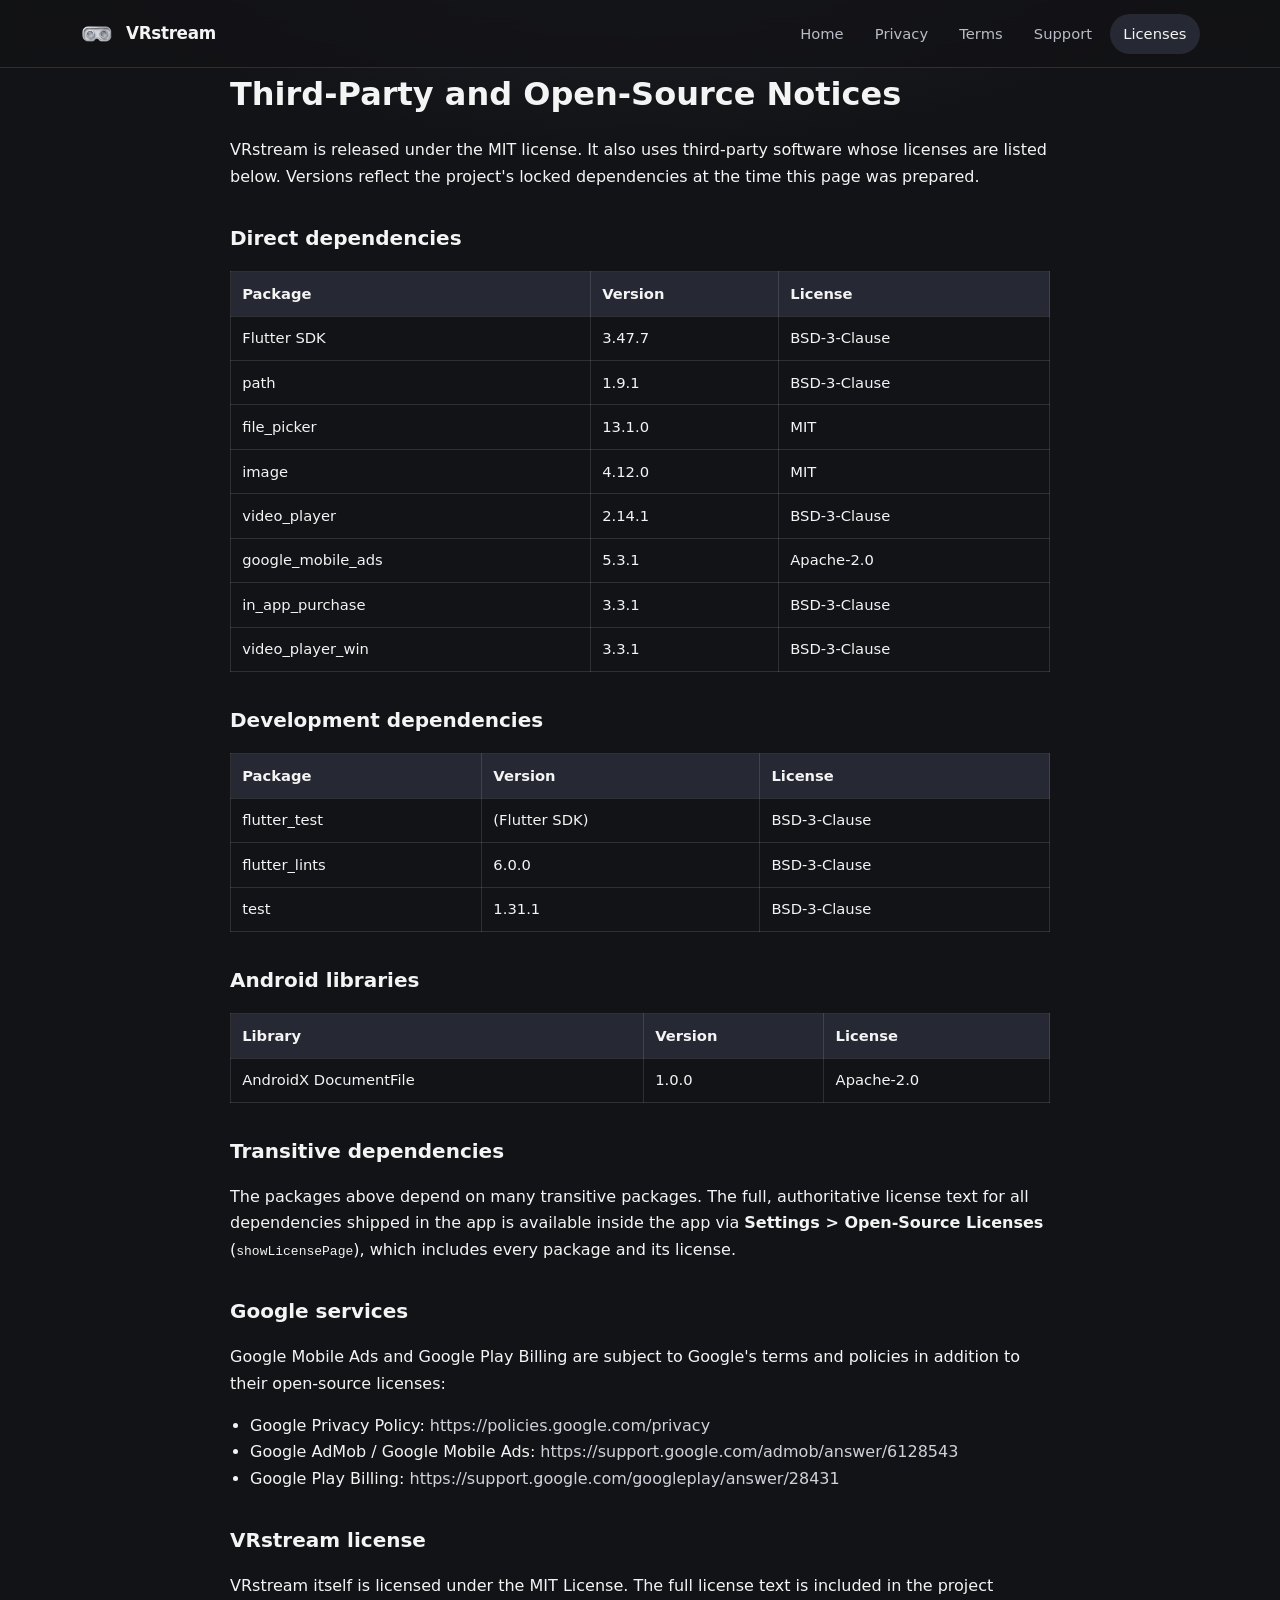
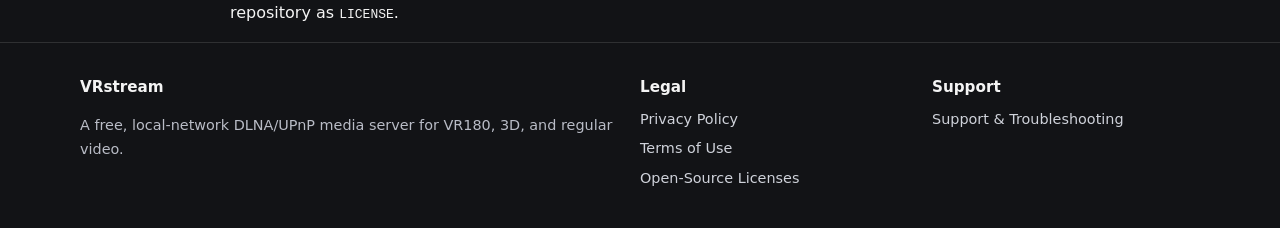
==== licenses.html @ 06fc6a74 "Publish VRstream website" ====
<!DOCTYPE html>
<html lang="en">
<head>
  <meta charset="utf-8">
  <meta name="viewport" content="width=device-width, initial-scale=1">
  <title>VRstream Open-Source Licenses</title>
  <meta name="description" content="Third-party and open-source license notices for VRstream.">
  <meta name="theme-color" content="#121316">
  <link rel="icon" href="favicon.ico" sizes="any">
  <link rel="stylesheet" href="css/styles.css">
</head>
<body>
  <a class="skip-link" href="#main">Skip to content</a>
  <header class="site-header">
    <div class="container header-inner">
      <a class="brand" href="index.html">
        <img src="logo_mark_512.png" alt="VRstream logo" width="34" height="34">
        <span>VRstream</span>
      </a>
      <button class="menu-toggle" type="button" aria-expanded="false" aria-label="Toggle navigation">Menu</button>
      <nav class="nav" aria-label="Primary">
        <a href="index.html">Home</a>
        <a href="privacy.html">Privacy</a>
        <a href="terms.html">Terms</a>
        <a href="support.html">Support</a>
        <a href="licenses.html">Licenses</a>
      </nav>
    </div>
  </header>

  <main id="main" class="container legal">
    <h1>Third-Party and Open-Source Notices</h1>
    <p>VRstream is released under the MIT license. It also uses third-party software whose licenses are listed below. Versions reflect the project's locked dependencies at the time this page was prepared.</p>

    <h2>Direct dependencies</h2>
    <table>
      <thead>
        <tr><th>Package</th><th>Version</th><th>License</th></tr>
      </thead>
      <tbody>
        <tr><td>Flutter SDK</td><td>3.47.7</td><td>BSD-3-Clause</td></tr>
        <tr><td>path</td><td>1.9.1</td><td>BSD-3-Clause</td></tr>
        <tr><td>file_picker</td><td>13.1.0</td><td>MIT</td></tr>
        <tr><td>image</td><td>4.12.0</td><td>MIT</td></tr>
        <tr><td>video_player</td><td>2.14.1</td><td>BSD-3-Clause</td></tr>
        <tr><td>google_mobile_ads</td><td>5.3.1</td><td>Apache-2.0</td></tr>
        <tr><td>in_app_purchase</td><td>3.3.1</td><td>BSD-3-Clause</td></tr>
        <tr><td>video_player_win</td><td>3.3.1</td><td>BSD-3-Clause</td></tr>
      </tbody>
    </table>

    <h2>Development dependencies</h2>
    <table>
      <thead>
        <tr><th>Package</th><th>Version</th><th>License</th></tr>
      </thead>
      <tbody>
        <tr><td>flutter_test</td><td>(Flutter SDK)</td><td>BSD-3-Clause</td></tr>
        <tr><td>flutter_lints</td><td>6.0.0</td><td>BSD-3-Clause</td></tr>
        <tr><td>test</td><td>1.31.1</td><td>BSD-3-Clause</td></tr>
      </tbody>
    </table>

    <h2>Android libraries</h2>
    <table>
      <thead>
        <tr><th>Library</th><th>Version</th><th>License</th></tr>
      </thead>
      <tbody>
        <tr><td>AndroidX DocumentFile</td><td>1.0.0</td><td>Apache-2.0</td></tr>
      </tbody>
    </table>

    <h2>Transitive dependencies</h2>
    <p>The packages above depend on many transitive packages. The full, authoritative license text for all dependencies shipped in the app is available inside the app via <strong>Settings &gt; Open-Source Licenses</strong> (<code>showLicensePage</code>), which includes every package and its license.</p>

    <h2>Google services</h2>
    <p>Google Mobile Ads and Google Play Billing are subject to Google's terms and policies in addition to their open-source licenses:</p>
    <ul>
      <li>Google Privacy Policy: <a href="https://policies.google.com/privacy" rel="noopener noreferrer">https://policies.google.com/privacy</a></li>
      <li>Google AdMob / Google Mobile Ads: <a href="https://support.google.com/admob/answer/6128543" rel="noopener noreferrer">https://support.google.com/admob/answer/6128543</a></li>
      <li>Google Play Billing: <a href="https://support.google.com/googleplay/answer/28431" rel="noopener noreferrer">https://support.google.com/googleplay/answer/28431</a></li>
    </ul>

    <h2>VRstream license</h2>
    <p>VRstream itself is licensed under the MIT License. The full license text is included in the project repository as <code>LICENSE</code>.</p>
  </main>

  <footer class="site-footer">
    <div class="container footer-grid">
      <div>
        <h4>VRstream</h4>
        <p>A free, local-network DLNA/UPnP media server for VR180, 3D, and regular video.</p>
      </div>
      <div>
        <h4>Legal</h4>
        <ul>
          <li><a href="privacy.html">Privacy Policy</a></li>
          <li><a href="terms.html">Terms of Use</a></li>
          <li><a href="licenses.html">Open-Source Licenses</a></li>
        </ul>
      </div>
      <div>
        <h4>Support</h4>
        <ul>
          <li><a href="support.html">Support &amp; Troubleshooting</a></li>
        </ul>
      </div>
    </div>
  </footer>

  <script src="js/main.js" defer></script>
</body>
</html>
---- css/styles.css ----
:root {
  --bg: #121316;
  --surface: #1d1f26;
  --surface-2: #262933;
  --text: #f4f4f4;
  --muted: #b9bcc6;
  --accent: #8e9197;
  --accent-2: #a5a7ad;
  --border: rgba(255,255,255,0.12);
  --max: 1120px;
  --radius: 16px;
  --shadow: 0 18px 45px rgba(0,0,0,0.35);
}

* { box-sizing: border-box; }

html { scroll-behavior: smooth; }

body {
  margin: 0;
  font-family: "Segoe UI", Inter, "SF Pro Display", system-ui, -apple-system, sans-serif;
  background: radial-gradient(1200px 600px at 50% -10%, #262933 0%, var(--bg) 55%);
  color: var(--text);
  line-height: 1.65;
  -webkit-font-smoothing: antialiased;
}

a { color: #cfd2da; text-decoration: none; }
a:hover { text-decoration: underline; }

.container { width: min(var(--max), calc(100% - 2rem)); margin: 0 auto; }

.skip-link {
  position: absolute; left: -999px; top: 0; padding: .75rem 1rem; background: #fff; color: #000; z-index: 1000;
}
.skip-link:focus { left: 1rem; top: 1rem; }

.site-header {
  position: sticky; top: 0; z-index: 50;
  backdrop-filter: blur(12px);
  background: rgba(18,19,22,0.78);
  border-bottom: 1px solid var(--border);
}
.header-inner {
  display: flex; align-items: center; justify-content: space-between; gap: 1rem;
  padding: .85rem 0;
}
.brand { display: flex; align-items: center; gap: .75rem; font-weight: 700; letter-spacing: -0.02em; color: var(--text); }
.brand img { width: 34px; height: 34px; border-radius: 8px; }
.brand span { font-size: 1.05rem; }

.nav { display: flex; gap: .25rem; flex-wrap: wrap; }
.nav a {
  padding: .5rem .85rem; border-radius: 999px; color: var(--muted); font-size: .92rem;
  transition: background .2s ease, color .2s ease;
}
.nav a:hover, .nav a[aria-current="page"] {
  background: var(--surface-2); color: var(--text); text-decoration: none;
}

.menu-toggle { display: none; background: transparent; border: 1px solid var(--border); color: var(--text); padding: .45rem .7rem; border-radius: 10px; }

.hero {
  padding: 4.5rem 0 3rem;
}
.hero-grid {
  display: grid; grid-template-columns: 1.15fr .85fr; gap: 2rem; align-items: center;
}
.hero h1 {
  font-size: clamp(2rem, 4vw, 3.2rem); line-height: 1.12; margin: 0 0 1rem;
  letter-spacing: -0.02em;
}
.hero p { color: var(--muted); font-size: 1.08rem; margin: 0 0 1.5rem; }
.hero-actions { display: flex; gap: .75rem; flex-wrap: wrap; }
.btn {
  display: inline-flex; align-items: center; gap: .5rem;
  padding: .75rem 1.15rem; border-radius: 12px; font-weight: 600; font-size: .95rem;
  border: 1px solid var(--border); color: var(--text); background: var(--surface);
  transition: transform .12s ease, background .2s ease;
}
.btn:hover { transform: translateY(-1px); text-decoration: none; background: var(--surface-2); }
.btn-primary { background: linear-gradient(135deg, #8e9197, #a5a7ad); color: #121316; border-color: transparent; }
.btn-primary:hover { background: linear-gradient(135deg, #a5a7ad, #cfd2da); }

.hero-card {
  background: linear-gradient(180deg, rgba(255,255,255,0.06), rgba(255,255,255,0.02));
  border: 1px solid var(--border); border-radius: var(--radius); padding: 1.5rem;
  box-shadow: var(--shadow);
}
.hero-card img { width: 100%; height: auto; border-radius: 12px; }

.section { padding: 3rem 0; }
.section h2 { font-size: 1.6rem; margin: 0 0 .5rem; letter-spacing: -0.01em; }
.section .lead { color: var(--muted); margin: 0 0 2rem; max-width: 62ch; }

.grid { display: grid; gap: 1.25rem; }
.grid-3 { grid-template-columns: repeat(3, 1fr); }
.grid-2 { grid-template-columns: repeat(2, 1fr); }

.card {
  background: var(--surface); border: 1px solid var(--border); border-radius: var(--radius);
  padding: 1.25rem; box-shadow: 0 8px 24px rgba(0,0,0,0.22);
}
.card h3 { margin: 0 0 .5rem; font-size: 1.1rem; }
.card p { margin: 0; color: var(--muted); font-size: .95rem; }
.card .icon { width: 40px; height: 40px; border-radius: 10px; background: var(--surface-2); display: grid; place-items: center; margin-bottom: .75rem; font-size: 1.2rem; }

.callout {
  border-left: 3px solid var(--accent-2); background: rgba(255,255,255,0.04);
  padding: 1rem 1.25rem; border-radius: 10px; color: var(--muted);
}

.legal {
  max-width: 820px;
}
.legal h1 { font-size: 2rem; margin: 0 0 .5rem; }
.legal .meta { color: var(--muted); font-size: .92rem; margin-bottom: 2rem; }
.legal h2 { font-size: 1.25rem; margin: 2rem 0 .5rem; }
.legal h3 { font-size: 1.05rem; margin: 1.25rem 0 .35rem; }
.legal p, .legal li { color: var(--text); }
.legal ul, .legal ol { padding-left: 1.25rem; }
.legal table { width: 100%; border-collapse: collapse; margin: 1rem 0; font-size: .92rem; }
.legal th, .legal td { border: 1px solid var(--border); padding: .6rem .7rem; text-align: left; vertical-align: top; }
.legal th { background: var(--surface-2); }
.placeholder { color: #ff6b6b; font-weight: 700; }

.site-footer {
  border-top: 1px solid var(--border); padding: 2rem 0; color: var(--muted); font-size: .9rem;
}
.footer-grid { display: grid; grid-template-columns: 2fr 1fr 1fr; gap: 1.5rem; }
.footer-grid h4 { color: var(--text); margin: 0 0 .5rem; font-size: .95rem; }
.footer-grid ul { list-style: none; padding: 0; margin: 0; }
.footer-grid li { margin: .35rem 0; }

@media (max-width: 860px) {
  .hero-grid { grid-template-columns: 1fr; }
  .grid-3 { grid-template-columns: 1fr; }
  .grid-2 { grid-template-columns: 1fr; }
  .footer-grid { grid-template-columns: 1fr; }
  .menu-toggle { display: inline-flex; }
  .nav { display: none; width: 100%; flex-direction: column; }
  .nav.open { display: flex; }
  .header-inner { flex-wrap: wrap; }
}
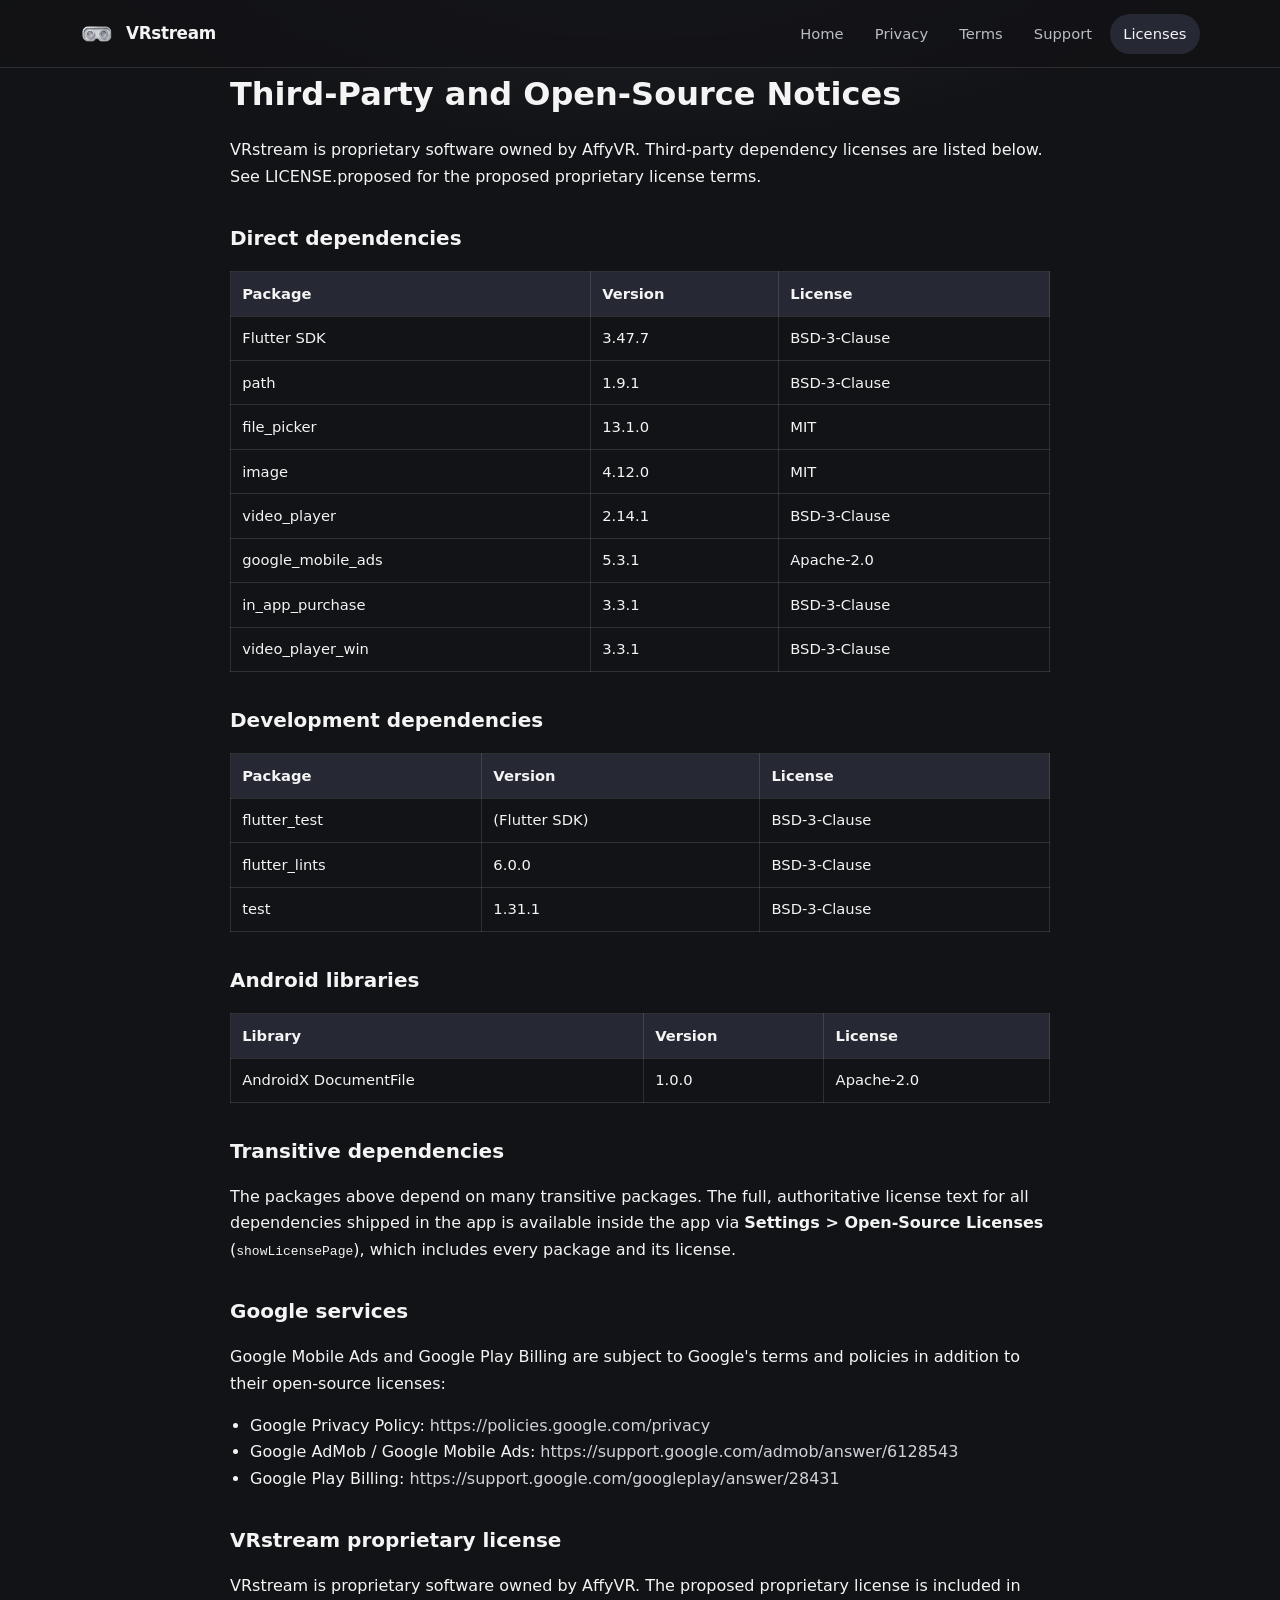
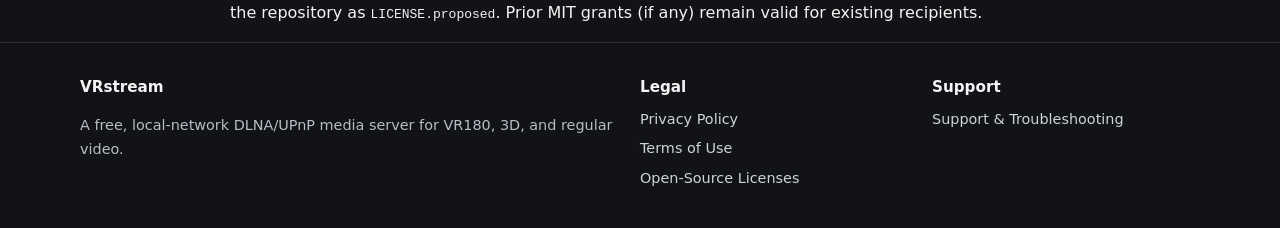
==== commit 0bedb6b2: "Correct licensing claims; prepare proprietary LICENSE.proposed; preserve dependency notices" ====
--- a/licenses.html
+++ b/licenses.html
@@ -30,7 +30,7 @@
 
   <main id="main" class="container legal">
     <h1>Third-Party and Open-Source Notices</h1>
-    <p>VRstream is released under the MIT license. It also uses third-party software whose licenses are listed below. Versions reflect the project's locked dependencies at the time this page was prepared.</p>
+    <p>VRstream is proprietary software owned by AffyVR. Third-party dependency licenses are listed below. See LICENSE.proposed for the proposed proprietary license terms.</p>
 
     <h2>Direct dependencies</h2>
     <table>
@@ -82,8 +82,8 @@
       <li>Google Play Billing: <a href="https://support.google.com/googleplay/answer/28431" rel="noopener noreferrer">https://support.google.com/googleplay/answer/28431</a></li>
     </ul>
 
-    <h2>VRstream license</h2>
-    <p>VRstream itself is licensed under the MIT License. The full license text is included in the project repository as <code>LICENSE</code>.</p>
+    <h2>VRstream proprietary license</h2>
+    <p>VRstream is proprietary software owned by AffyVR. The proposed proprietary license is included in the repository as <code>LICENSE.proposed</code>. Prior MIT grants (if any) remain valid for existing recipients.</p>
   </main>
 
   <footer class="site-footer">
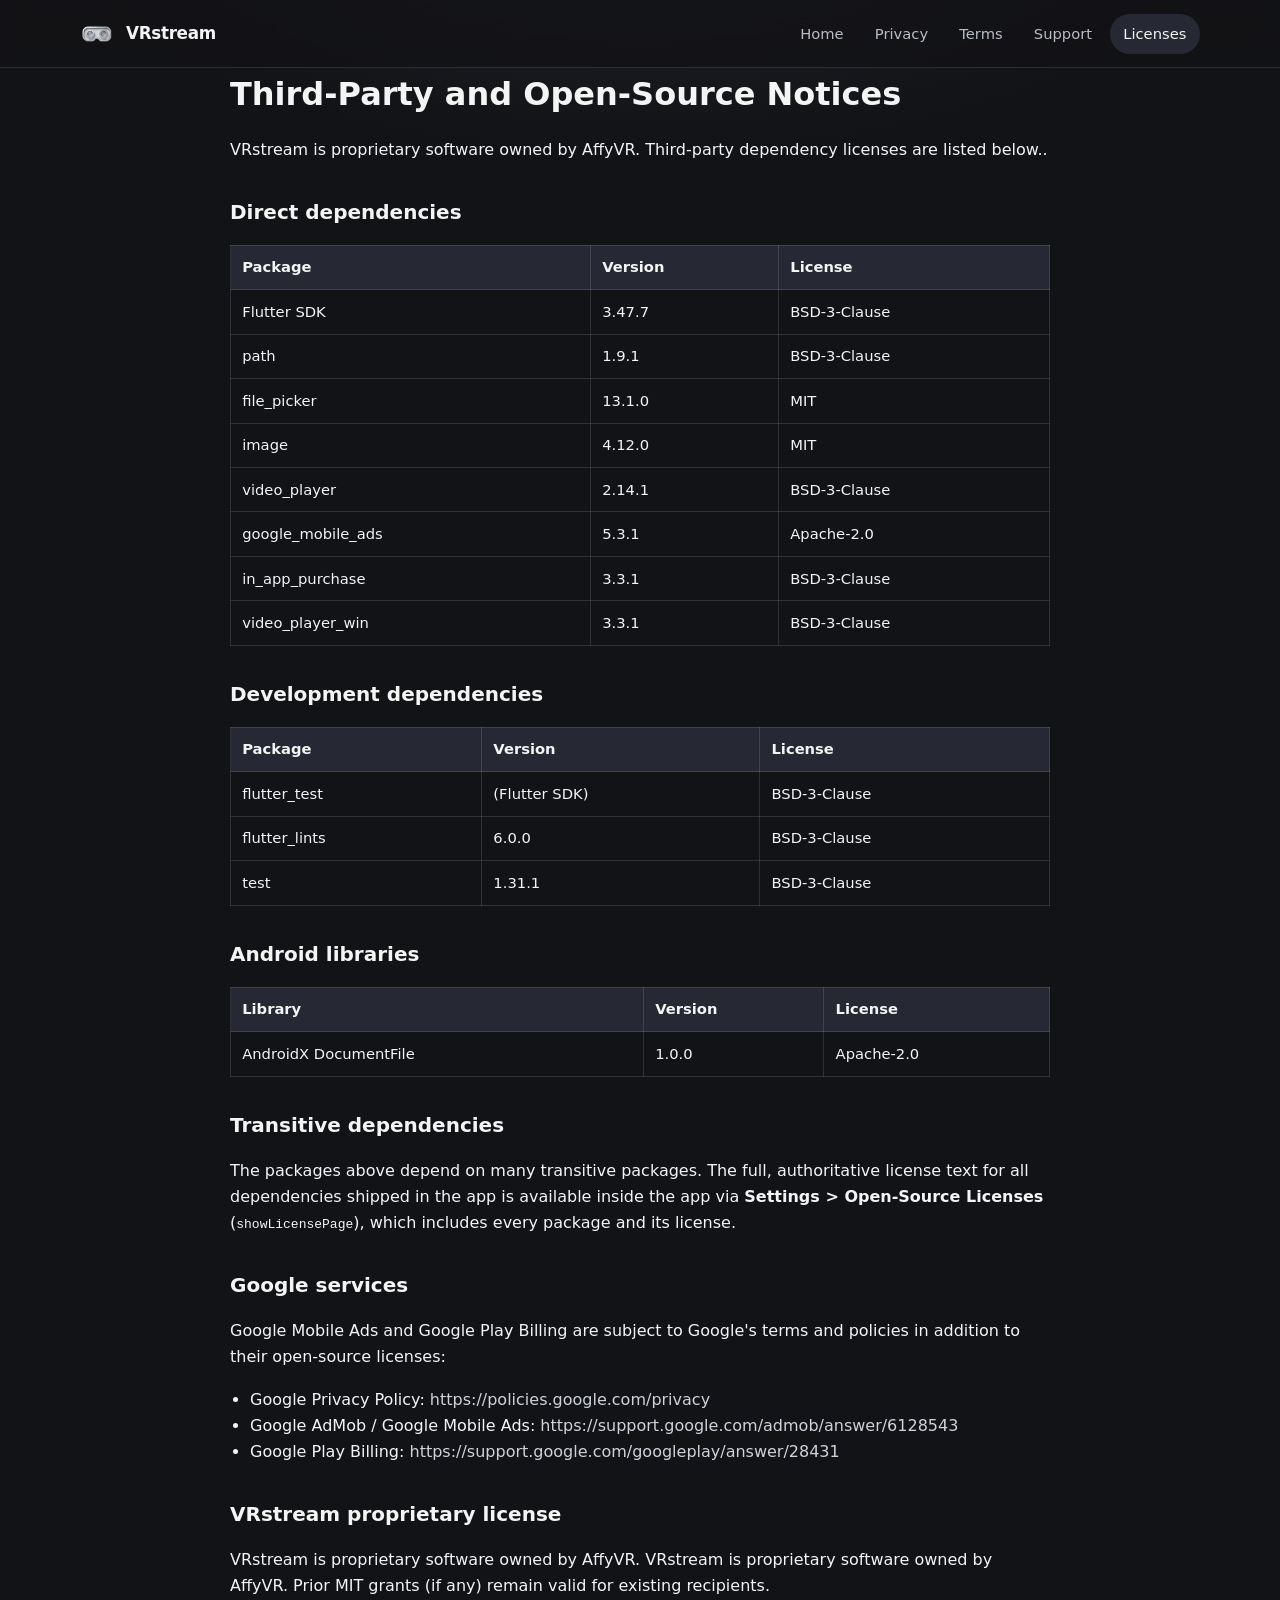
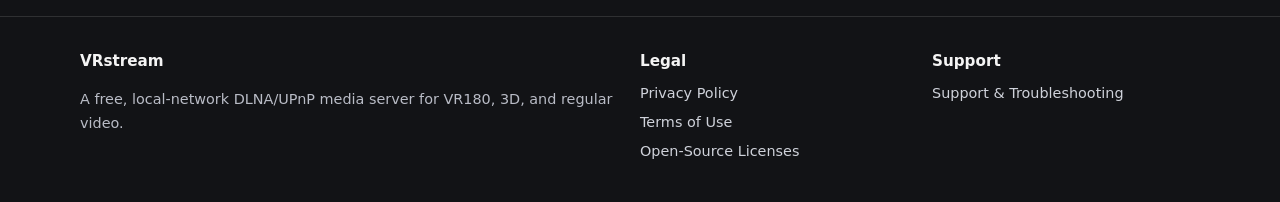
==== commit 691bd8ed: "Remove public LICENSE.proposed draft; clear site references to proposed file; preserve third-party d" ====
--- a/licenses.html
+++ b/licenses.html
@@ -30,7 +30,7 @@
 
   <main id="main" class="container legal">
     <h1>Third-Party and Open-Source Notices</h1>
-    <p>VRstream is proprietary software owned by AffyVR. Third-party dependency licenses are listed below. See LICENSE.proposed for the proposed proprietary license terms.</p>
+    <p>VRstream is proprietary software owned by AffyVR. Third-party dependency licenses are listed below..</p>
 
     <h2>Direct dependencies</h2>
     <table>
@@ -83,7 +83,7 @@
     </ul>
 
     <h2>VRstream proprietary license</h2>
-    <p>VRstream is proprietary software owned by AffyVR. The proposed proprietary license is included in the repository as <code>LICENSE.proposed</code>. Prior MIT grants (if any) remain valid for existing recipients.</p>
+    <p>VRstream is proprietary software owned by AffyVR. VRstream is proprietary software owned by AffyVR. Prior MIT grants (if any) remain valid for existing recipients.</p>
   </main>
 
   <footer class="site-footer">
@@ -112,3 +112,4 @@
   <script src="js/main.js" defer></script>
 </body>
 </html>
+
